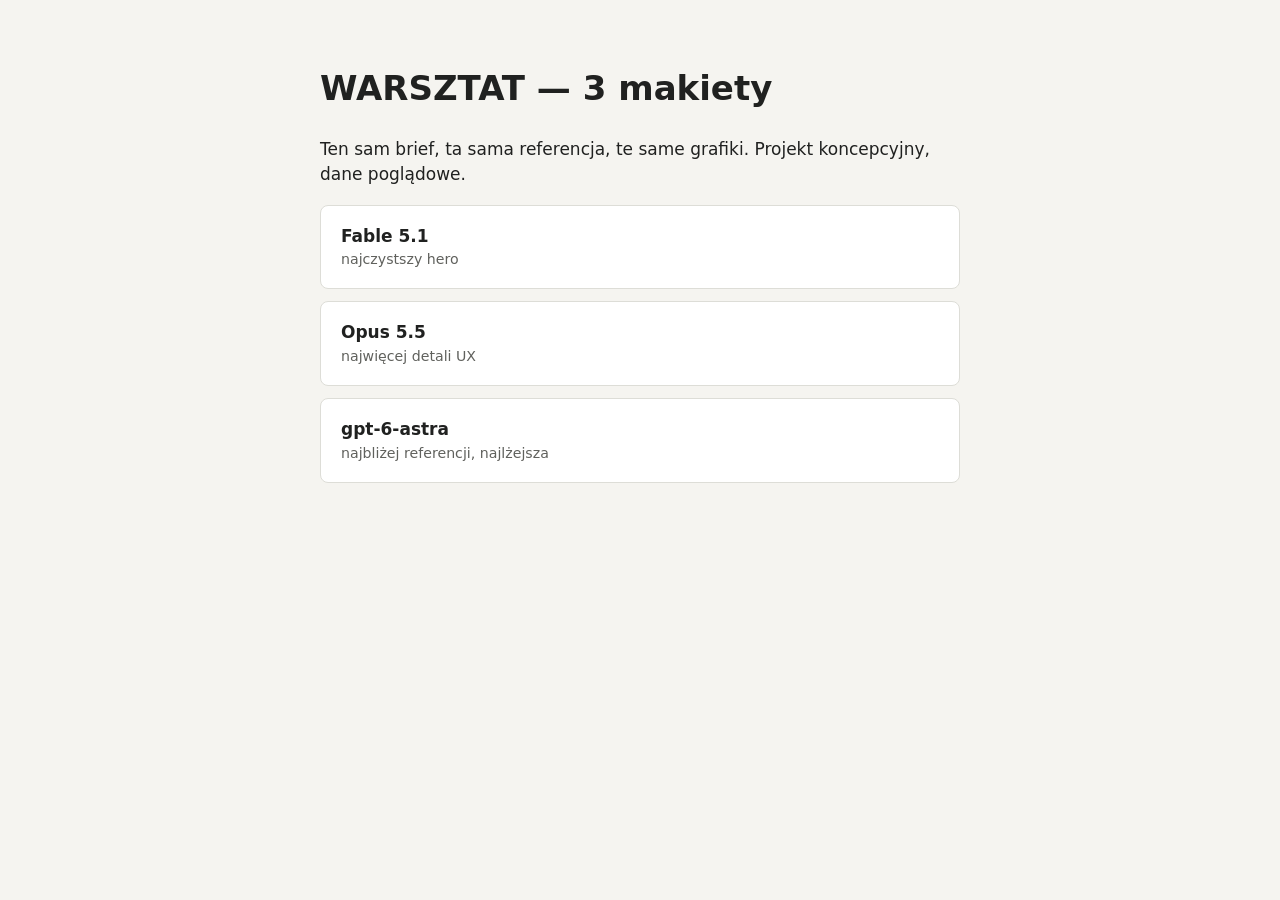
==== index.html @ 8e5fc457 "Three WARSZTAT homepage mockups (model comparison)" ====
<!doctype html><html lang="pl"><head><meta charset="utf-8"><meta name="viewport" content="width=device-width,initial-scale=1"><meta name="robots" content="noindex">
<title>Makiety WARSZTAT — porównanie modeli</title>
<style>body{font:17px/1.5 system-ui,sans-serif;background:#F5F4F0;color:#202120;max-width:40rem;margin:0 auto;padding:40px 20px}a{display:block;padding:18px 20px;margin:12px 0;background:#fff;border:1px solid #DDDDD7;border-radius:8px;color:#202120;text-decoration:none;font-weight:600}a:hover{border-color:#FF650A}small{display:block;font-weight:400;color:#60615D}</style></head><body>
<h1>WARSZTAT — 3 makiety</h1><p>Ten sam brief, ta sama referencja, te same grafiki. Projekt koncepcyjny, dane poglądowe.</p>
<a href="fable/">Fable 5.1<small>najczystszy hero</small></a>
<a href="opus/">Opus 5.5<small>najwięcej detali UX</small></a>
<a href="astra/">gpt-6-astra<small>najbliżej referencji, najlżejsza</small></a>
</body></html>
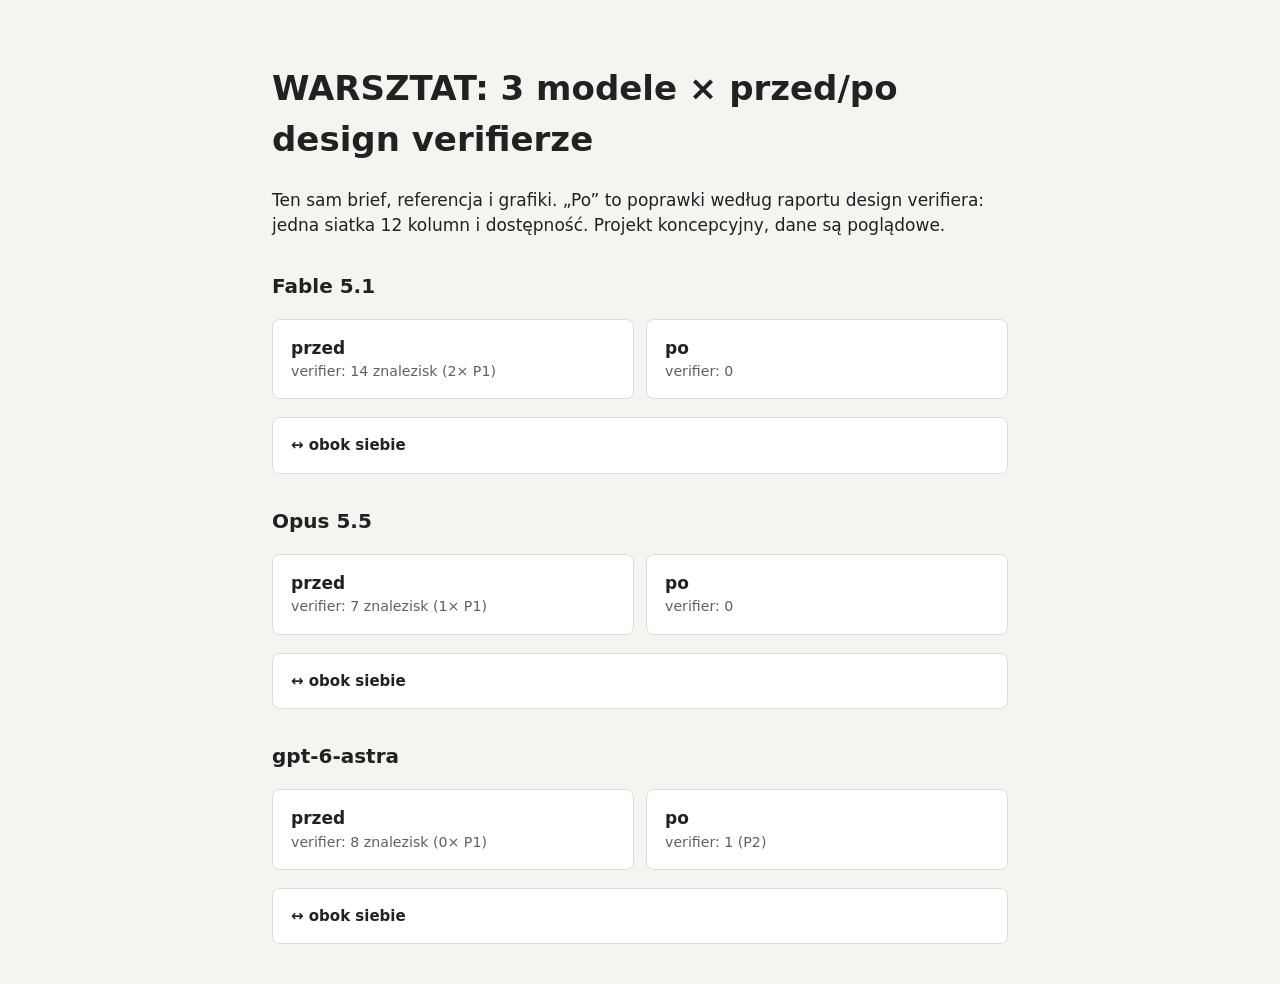
==== commit c9b0c7af: "Add post-design-verifier versions and side-by-side compare" ====
--- a/index.html
+++ b/index.html
@@ -1,8 +1,8 @@
 <!doctype html><html lang="pl"><head><meta charset="utf-8"><meta name="viewport" content="width=device-width,initial-scale=1"><meta name="robots" content="noindex">
-<title>Makiety WARSZTAT — porównanie modeli</title>
-<style>body{font:17px/1.5 system-ui,sans-serif;background:#F5F4F0;color:#202120;max-width:40rem;margin:0 auto;padding:40px 20px}a{display:block;padding:18px 20px;margin:12px 0;background:#fff;border:1px solid #DDDDD7;border-radius:8px;color:#202120;text-decoration:none;font-weight:600}a:hover{border-color:#FF650A}small{display:block;font-weight:400;color:#60615D}</style></head><body>
-<h1>WARSZTAT — 3 makiety</h1><p>Ten sam brief, ta sama referencja, te same grafiki. Projekt koncepcyjny, dane poglądowe.</p>
-<a href="fable/">Fable 5.1<small>najczystszy hero</small></a>
-<a href="opus/">Opus 5.5<small>najwięcej detali UX</small></a>
-<a href="astra/">gpt-6-astra<small>najbliżej referencji, najlżejsza</small></a>
+<title>Makiety WARSZTAT: porównanie modeli</title>
+<style>body{font:17px/1.5 system-ui,sans-serif;background:#F5F4F0;color:#202120;max-width:46rem;margin:0 auto;padding:40px 20px}.row{display:grid;grid-template-columns:1fr 1fr;gap:12px;margin:18px 0}a{display:block;padding:16px 18px;background:#fff;border:1px solid #DDDDD7;border-radius:8px;color:#202120;text-decoration:none;font-weight:600}a:hover{border-color:#FF650A}small{display:block;font-weight:400;color:#60615D}h2{margin:32px 0 0;font-size:20px}.cmp{margin-top:8px;font-size:15px}</style></head><body>
+<h1>WARSZTAT: 3 modele × przed/po design verifierze</h1><p>Ten sam brief, referencja i grafiki. „Po” to poprawki według raportu design verifiera: jedna siatka 12 kolumn i dostępność. Projekt koncepcyjny, dane są poglądowe.</p>
+<h2>Fable 5.1</h2><div class="row"><a href="fable/">przed<small>verifier: 14 znalezisk (2× P1)</small></a><a href="fable-v2/">po<small>verifier: 0</small></a></div><a class="cmp" href="compare.html?m=fable">↔ obok siebie</a>
+<h2>Opus 5.5</h2><div class="row"><a href="opus/">przed<small>verifier: 7 znalezisk (1× P1)</small></a><a href="opus-v2/">po<small>verifier: 0</small></a></div><a class="cmp" href="compare.html?m=opus">↔ obok siebie</a>
+<h2>gpt-6-astra</h2><div class="row"><a href="astra/">przed<small>verifier: 8 znalezisk (0× P1)</small></a><a href="astra-v2/">po<small>verifier: 1 (P2)</small></a></div><a class="cmp" href="compare.html?m=astra">↔ obok siebie</a>
 </body></html>
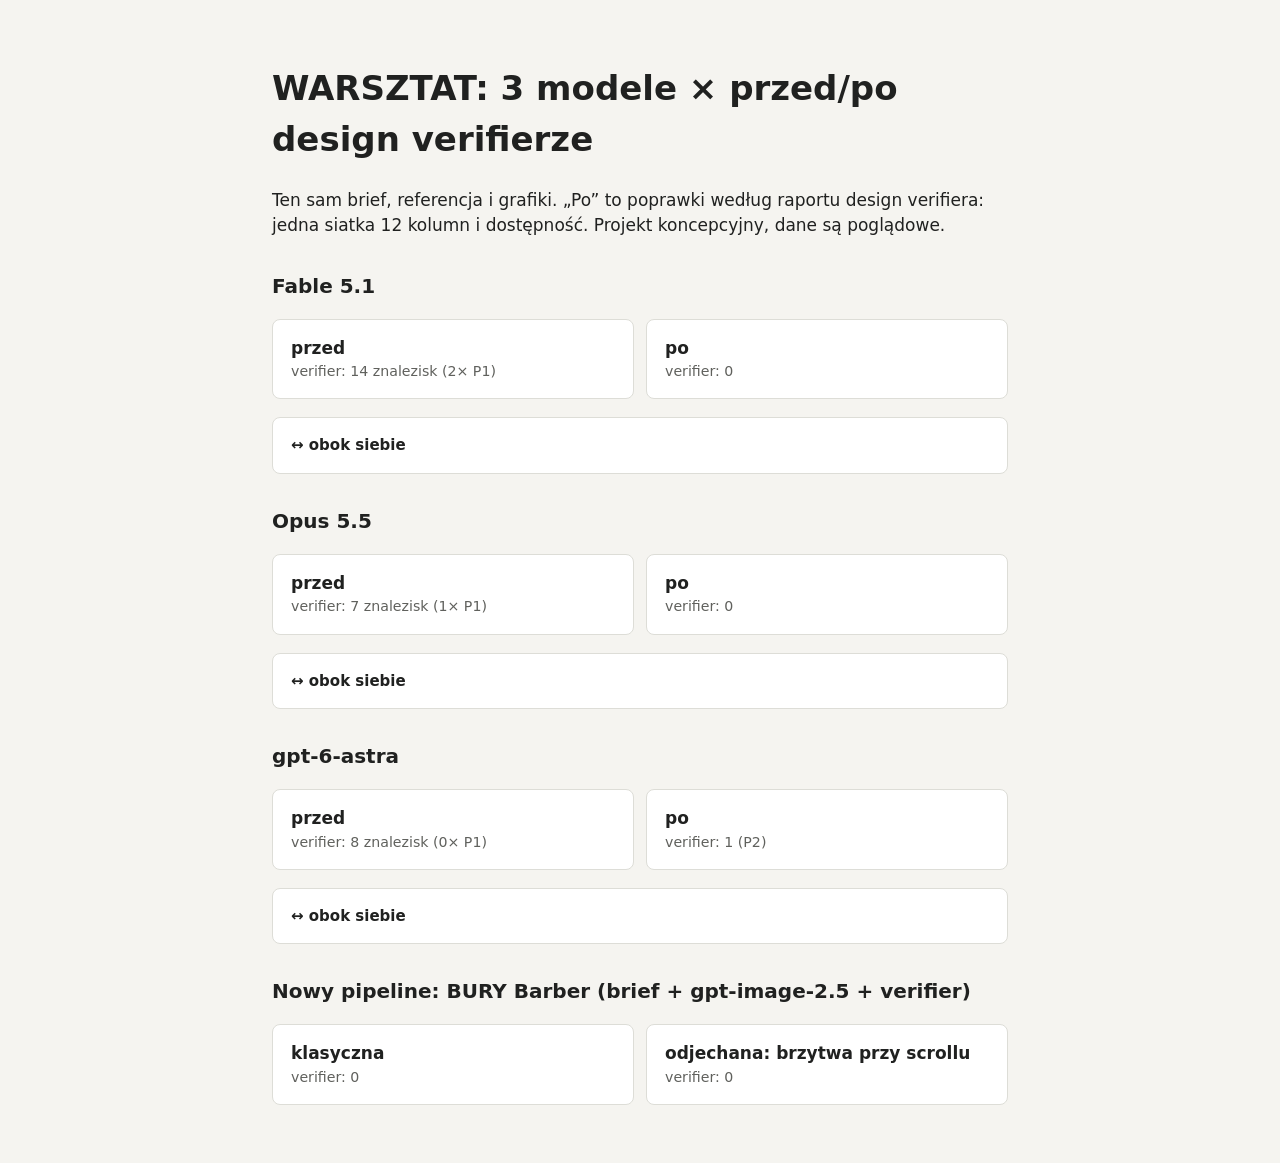
==== commit b612a938: "Add BURY classic and wild mockups" ====
--- a/index.html
+++ b/index.html
@@ -5,4 +5,5 @@
 <h2>Fable 5.1</h2><div class="row"><a href="fable/">przed<small>verifier: 14 znalezisk (2× P1)</small></a><a href="fable-v2/">po<small>verifier: 0</small></a></div><a class="cmp" href="compare.html?m=fable">↔ obok siebie</a>
 <h2>Opus 5.5</h2><div class="row"><a href="opus/">przed<small>verifier: 7 znalezisk (1× P1)</small></a><a href="opus-v2/">po<small>verifier: 0</small></a></div><a class="cmp" href="compare.html?m=opus">↔ obok siebie</a>
 <h2>gpt-6-astra</h2><div class="row"><a href="astra/">przed<small>verifier: 8 znalezisk (0× P1)</small></a><a href="astra-v2/">po<small>verifier: 1 (P2)</small></a></div><a class="cmp" href="compare.html?m=astra">↔ obok siebie</a>
+<h2>Nowy pipeline: BURY Barber (brief + gpt-image-2.5 + verifier)</h2><div class="row"><a href="bury-klasyczna/">klasyczna<small>verifier: 0</small></a><a href="bury-odjechana/">odjechana: brzytwa przy scrollu<small>verifier: 0</small></a></div>
 </body></html>
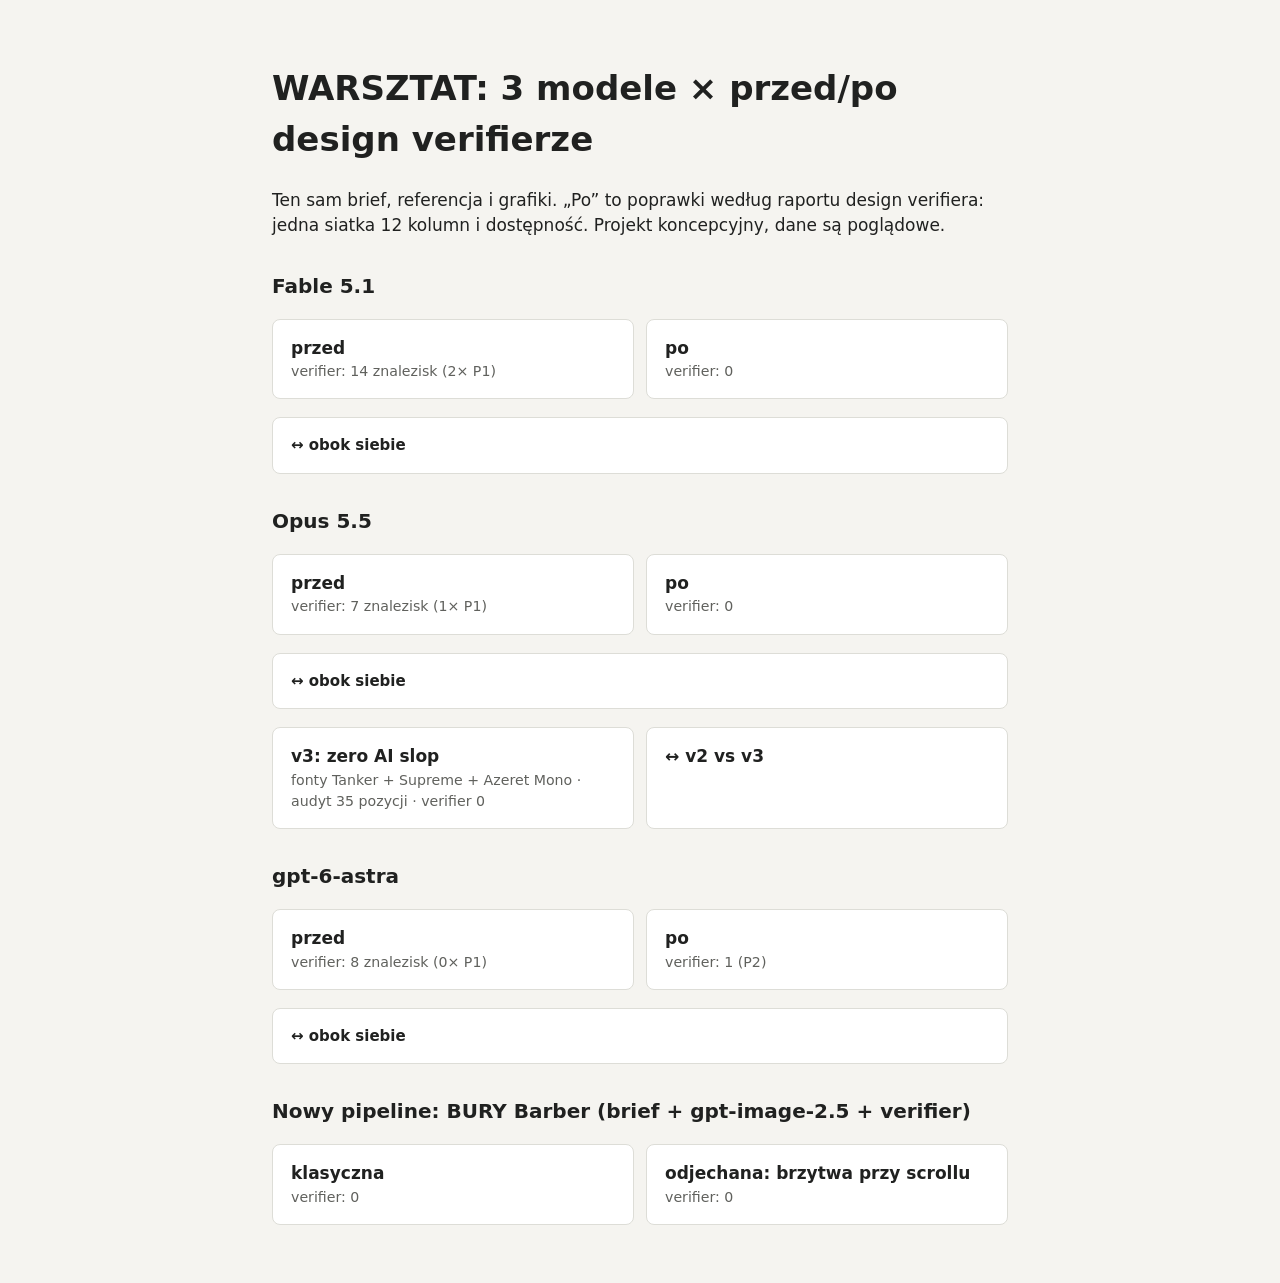
==== commit 85190a03: "Add Opus v3 zero-slop version" ====
--- a/index.html
+++ b/index.html
@@ -4,6 +4,7 @@
 <h1>WARSZTAT: 3 modele × przed/po design verifierze</h1><p>Ten sam brief, referencja i grafiki. „Po” to poprawki według raportu design verifiera: jedna siatka 12 kolumn i dostępność. Projekt koncepcyjny, dane są poglądowe.</p>
 <h2>Fable 5.1</h2><div class="row"><a href="fable/">przed<small>verifier: 14 znalezisk (2× P1)</small></a><a href="fable-v2/">po<small>verifier: 0</small></a></div><a class="cmp" href="compare.html?m=fable">↔ obok siebie</a>
 <h2>Opus 5.5</h2><div class="row"><a href="opus/">przed<small>verifier: 7 znalezisk (1× P1)</small></a><a href="opus-v2/">po<small>verifier: 0</small></a></div><a class="cmp" href="compare.html?m=opus">↔ obok siebie</a>
+<div class="row"><a href="opus-v3/">v3: zero AI slop<small>fonty Tanker + Supreme + Azeret Mono · audyt 35 pozycji · verifier 0</small></a><a href="compare.html?m=opus3">↔ v2 vs v3</a></div>
 <h2>gpt-6-astra</h2><div class="row"><a href="astra/">przed<small>verifier: 8 znalezisk (0× P1)</small></a><a href="astra-v2/">po<small>verifier: 1 (P2)</small></a></div><a class="cmp" href="compare.html?m=astra">↔ obok siebie</a>
 <h2>Nowy pipeline: BURY Barber (brief + gpt-image-2.5 + verifier)</h2><div class="row"><a href="bury-klasyczna/">klasyczna<small>verifier: 0</small></a><a href="bury-odjechana/">odjechana: brzytwa przy scrollu<small>verifier: 0</small></a></div>
 </body></html>
